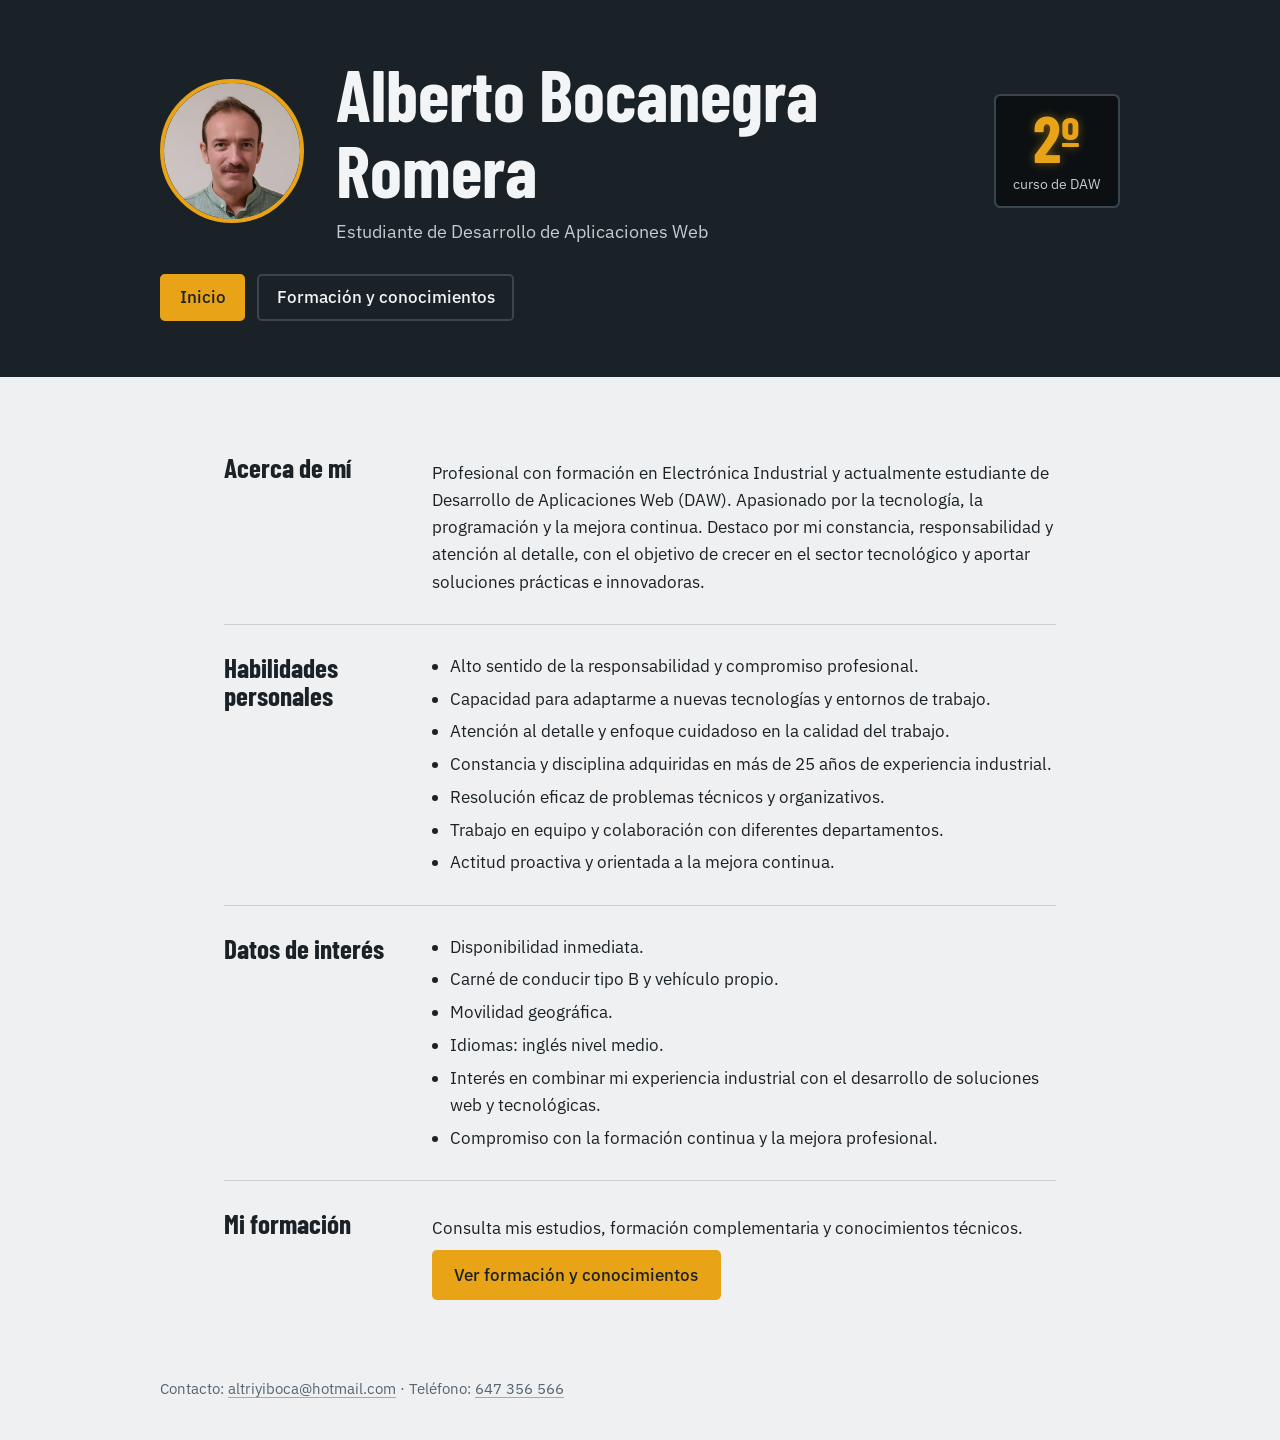
==== index.html @ 8baa3ed5 "subir curriculum version 1 .0" ====
<!DOCTYPE html>
<html lang="es">
<head>
  <meta charset="utf-8">
  <meta name="viewport" content="width=device-width, initial-scale=1">
  <title>Alberto Bocanegra Romera · Inicio</title>
  <link rel="preconnect" href="https://fonts.googleapis.com">
  <link href="https://fonts.googleapis.com/css2?family=Barlow+Condensed:wght@500;700&family=IBM+Plex+Sans:wght@400;500&display=swap" rel="stylesheet">
  <link rel="stylesheet" href="style.css">
</head>
<body>
  <header>
    <div class="contenedor">
      <div class="cabecera">
        <img class="foto" src="foto.jpg" alt="Foto de Alberto Bocanegra Romera">
        <div class="texto">
          <h1>Alberto Bocanegra Romera</h1>
          <p class="cargo">Estudiante de Desarrollo de Aplicaciones Web</p>
        </div>
        <div class="indicador" aria-label="Segundo curso de DAW">
          <b>2º</b>
          <span>curso de DAW</span>
        </div>
      </div>
      <nav>
        <a href="index.html" class="activo">Inicio</a>
        <a href="formacion.html">Formación y conocimientos</a>
      </nav>
    </div>
  </header>

  <main class="contenedor">
    <section>
      <h2>Acerca de mí</h2>
      <p>Profesional con formación en Electrónica Industrial y actualmente estudiante de Desarrollo de Aplicaciones Web (DAW). Apasionado por la tecnología, la programación y la mejora continua. Destaco por mi constancia, responsabilidad y atención al detalle, con el objetivo de crecer en el sector tecnológico y aportar soluciones prácticas e innovadoras.</p>
    </section>

    <section>
      <h2>Habilidades personales</h2>
      <ul>
        <li>Alto sentido de la responsabilidad y compromiso profesional.</li>
        <li>Capacidad para adaptarme a nuevas tecnologías y entornos de trabajo.</li>
        <li>Atención al detalle y enfoque cuidadoso en la calidad del trabajo.</li>
        <li>Constancia y disciplina adquiridas en más de 25 años de experiencia industrial.</li>
        <li>Resolución eficaz de problemas técnicos y organizativos.</li>
        <li>Trabajo en equipo y colaboración con diferentes departamentos.</li>
        <li>Actitud proactiva y orientada a la mejora continua.</li>
      </ul>
    </section>

    <section>
      <h2>Datos de interés</h2>
      <ul>
        <li>Disponibilidad inmediata.</li>
        <li>Carné de conducir tipo B y vehículo propio.</li>
        <li>Movilidad geográfica.</li>
        <li>Idiomas: inglés nivel medio.</li>
        <li>Interés en combinar mi experiencia industrial con el desarrollo de soluciones web y tecnológicas.</li>
        <li>Compromiso con la formación continua y la mejora profesional.</li>
      </ul>
    </section>

    <section>
      <h2>Mi formación</h2>
      <div>
        <p>Consulta mis estudios, formación complementaria y conocimientos técnicos.</p>
        <a class="boton" href="formacion.html">Ver formación y conocimientos</a>
      </div>
    </section>
  </main>

  <footer>
    <div class="contenedor">
      Contacto: <a href="mailto:altriyiboca@hotmail.com">altriyiboca@hotmail.com</a> · Teléfono: <a href="tel:+34647356566">647 356 566</a>
    </div>
  </footer>
</body>
</html>
---- style.css ----
:root {
  --bg: #eef0f1;
  --panel: #1b2227;
  --ink: #1b2227;
  --muted: #566570;
  --line: #c9d0d4;
  --amber: #e8a317;
  --on-panel: #f2f4f5;
}

@media (prefers-color-scheme: dark) {
  :root {
    --bg: #12171a;
    --panel: #1b2429;
    --ink: #e6e9eb;
    --muted: #9aa8b1;
    --line: #2e3a41;
  }
}

* {
  box-sizing: border-box;
}

body {
  margin: 0;
  background: var(--bg);
  color: var(--ink);
  font: 400 1.0625rem/1.6 "IBM Plex Sans", system-ui, sans-serif;
}

h1, h2, h3 {
  font-family: "Barlow Condensed", "Arial Narrow", sans-serif;
  margin: 0;
  line-height: 1.05;
}

header {
  background: var(--panel);
  color: var(--on-panel);
  padding: clamp(1.5rem, 5vw, 3.5rem) clamp(1.25rem, 5vw, 4rem);
}

.contenedor {
  max-width: 60rem;
  margin: 0 auto;
}

.cabecera {
  display: flex;
  gap: 2rem;
  align-items: center;
  justify-content: space-between;
  flex-wrap: wrap;
}

.foto {
  width: 9rem;
  height: 9rem;
  border-radius: 50%;
  object-fit: cover;
  border: 4px solid var(--amber);
}

.texto {
  flex: 1;
  min-width: 16rem;
}

h1 {
  font-size: clamp(2.4rem, 7vw, 4.5rem);
  font-weight: 700;
}

.cargo {
  margin: 0.6rem 0 0;
  font-size: 1.15rem;
  color: #c3ccd1;
}

/* Menú */
nav {
  margin-top: 1.75rem;
  display: flex;
  gap: 0.75rem;
  flex-wrap: wrap;
}

nav a {
  color: var(--on-panel);
  text-decoration: none;
  padding: 0.5rem 1.1rem;
  border: 2px solid #3a464d;
  border-radius: 0.3rem;
  font-weight: 500;
}

nav a:hover {
  border-color: var(--amber);
}

nav a.activo {
  background: var(--amber);
  border-color: var(--amber);
  color: #1b2227;
}

nav a:focus-visible,
.boton:focus-visible {
  outline: 3px solid var(--amber);
  outline-offset: 3px;
}

/* Indicador de ascensor */
.indicador {
  background: #0c1013;
  border: 2px solid #3a464d;
  border-radius: 0.4rem;
  padding: 0.6rem 1.1rem;
  text-align: center;
  min-width: 7.5rem;
}

.indicador b {
  display: block;
  font: 700 4rem/1 "Barlow Condensed", sans-serif;
  color: var(--amber);
  text-shadow: 0 0 0.6rem rgba(232, 163, 23, 0.45);
}

.indicador span {
  font-size: 0.85rem;
  color: #c3ccd1;
}

main {
  padding: clamp(1.5rem, 5vw, 3rem) clamp(1.25rem, 5vw, 4rem);
}

section {
  display: grid;
  grid-template-columns: 11rem 1fr;
  gap: 1rem 2rem;
  padding: 1.75rem 0;
  border-top: 1px solid var(--line);
}

section:first-child {
  border-top: 0;
}

h2 {
  font-size: 1.7rem;
  font-weight: 700;
}

h3 {
  font-size: 1.3rem;
  font-weight: 500;
}

.elemento + .elemento {
  margin-top: 1.25rem;
}

.meta {
  color: var(--muted);
  font-size: 0.95rem;
  margin: 0.1rem 0 0;
}

p {
  margin: 0.4rem 0 0;
  max-width: 42rem;
}

ul {
  margin: 0;
  padding-left: 1.1rem;
}

li + li {
  margin-top: 0.35rem;
}

.boton {
  display: inline-block;
  margin-top: 0.5rem;
  padding: 0.7rem 1.4rem;
  background: var(--amber);
  color: #1b2227;
  font-weight: 500;
  text-decoration: none;
  border-radius: 0.3rem;
}

a {
  color: inherit;
  text-decoration-color: var(--amber);
  text-underline-offset: 0.2em;
}

footer {
  color: var(--muted);
  font-size: 0.95rem;
  padding: 0 clamp(1.25rem, 5vw, 4rem) 2.5rem;
}

@media (max-width: 640px) {
  section {
    grid-template-columns: 1fr;
    gap: 0.5rem;
  }
}
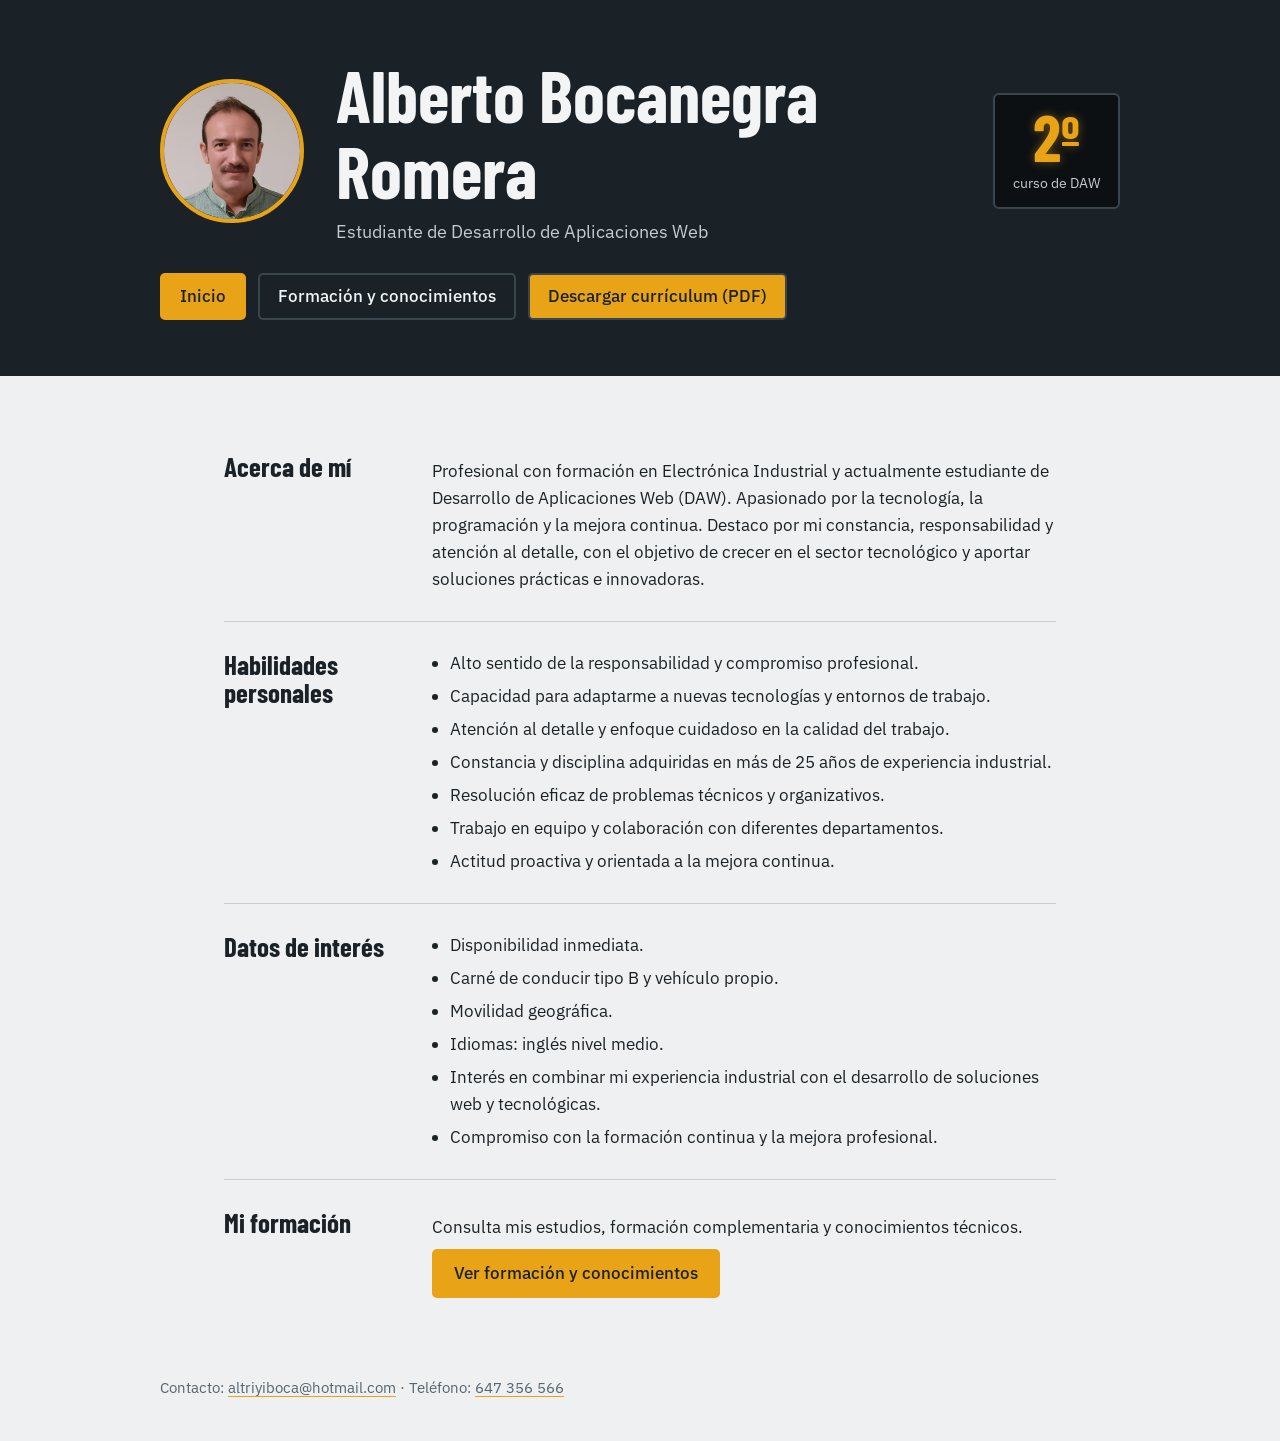
==== commit 4f0e152f: "boton descarga version 1.3" ====
--- a/index.html
+++ b/index.html
@@ -25,6 +25,7 @@
       <nav>
         <a href="index.html" class="activo">Inicio</a>
         <a href="formacion.html">Formación y conocimientos</a>
+        <a class="boton" href="CV_Alberto_Bocanegra_2DAW.pdf" download>Descargar currículum (PDF)</a>
       </nav>
     </div>
   </header>
@@ -75,4 +76,4 @@
     </div>
   </footer>
 </body>
-</html>
+</html>
--- a/style.css
+++ b/style.css
@@ -1,13 +1,15 @@
+/*variables color*/
 :root {
-  --bg: #eef0f1;
-  --panel: #1b2227;
-  --ink: #1b2227;
-  --muted: #566570;
-  --line: #c9d0d4;
-  --amber: #e8a317;
-  --on-panel: #f2f4f5;
-}
-
+  --bg: rgb(238, 240, 241);
+  --panel: rgb(27, 34, 39);
+  --ink: rgb(27, 34, 39);
+  --muted: rgb(86, 101, 112);
+  --line: rgb(201, 208, 212);
+  --amber: rgb(232, 163, 23);
+  --on-panel: rgb(242, 244, 245);
+}
+
+/*modo oscuro*/
 @media (prefers-color-scheme: dark) {
   :root {
     --bg: #12171a;
@@ -26,73 +28,78 @@
   margin: 0;
   background: var(--bg);
   color: var(--ink);
-  font: 400 1.0625rem/1.6 "IBM Plex Sans", system-ui, sans-serif;
+  font: 400 17px/27px "IBM Plex Sans", system-ui, sans-serif;
 }
 
 h1, h2, h3 {
   font-family: "Barlow Condensed", "Arial Narrow", sans-serif;
   margin: 0;
-  line-height: 1.05;
 }
 
 header {
   background: var(--panel);
   color: var(--on-panel);
-  padding: clamp(1.5rem, 5vw, 3.5rem) clamp(1.25rem, 5vw, 4rem);
+  padding: 56px 64px;
 }
 
 .contenedor {
-  max-width: 60rem;
+  max-width: 960px;
   margin: 0 auto;
 }
 
 .cabecera {
   display: flex;
-  gap: 2rem;
+  gap: 32px;
   align-items: center;
   justify-content: space-between;
   flex-wrap: wrap;
 }
 
 .foto {
-  width: 9rem;
-  height: 9rem;
-  border-radius: 50%;
+  width: 144px;
+  height: 144px;
+  border-radius: 72px;
   object-fit: cover;
   border: 4px solid var(--amber);
 }
 
 .texto {
   flex: 1;
-  min-width: 16rem;
+  min-width: 256px;
 }
 
 h1 {
-  font-size: clamp(2.4rem, 7vw, 4.5rem);
+  font-size: 72px;
+  line-height: 76px;
   font-weight: 700;
 }
 
 .cargo {
-  margin: 0.6rem 0 0;
-  font-size: 1.15rem;
-  color: #c3ccd1;
+  margin: 10px 0 0;
+  font-size: 18px;
+  color: rgb(195, 204, 209);
 }
 
 /* Menú */
 nav {
-  margin-top: 1.75rem;
+  margin-top: 28px;
   display: flex;
-  gap: 0.75rem;
+  gap: 12px;
   flex-wrap: wrap;
 }
 
 nav a {
   color: var(--on-panel);
   text-decoration: none;
-  padding: 0.5rem 1.1rem;
-  border: 2px solid #3a464d;
-  border-radius: 0.3rem;
+  padding: 8px 18px;
+  border: 2px solid rgb(58, 70, 77);
+  border-radius: 5px;
   font-weight: 500;
+}
+
+nav .boton {
+  margin-top: 0;
+  padding: 8px 18px;
 }
 
 nav a:hover {
@@ -102,7 +109,7 @@
 nav a.activo {
   background: var(--amber);
   border-color: var(--amber);
-  color: #1b2227;
+  color: rgb(27, 34, 39);
 }
 
 nav a:focus-visible,
@@ -113,35 +120,35 @@
 
 /* Indicador de ascensor */
 .indicador {
-  background: #0c1013;
-  border: 2px solid #3a464d;
-  border-radius: 0.4rem;
-  padding: 0.6rem 1.1rem;
+  background: rgb(12, 16, 19);
+  border: 2px solid rgb(58, 70, 77);
+  border-radius: 6px;
+  padding: 10px 18px;
   text-align: center;
-  min-width: 7.5rem;
+  min-width: 120px;
 }
 
 .indicador b {
   display: block;
-  font: 700 4rem/1 "Barlow Condensed", sans-serif;
+  font: 700 64px/64px "Barlow Condensed", sans-serif;
   color: var(--amber);
-  text-shadow: 0 0 0.6rem rgba(232, 163, 23, 0.45);
+  text-shadow: 0 0 10px rgba(232, 163, 23, 0.45);
 }
 
 .indicador span {
-  font-size: 0.85rem;
-  color: #c3ccd1;
+  font-size: 14px;
+  color: rgb(195, 204, 209);
 }
 
 main {
-  padding: clamp(1.5rem, 5vw, 3rem) clamp(1.25rem, 5vw, 4rem);
+  padding: 48px 64px;
 }
 
 section {
   display: grid;
-  grid-template-columns: 11rem 1fr;
-  gap: 1rem 2rem;
-  padding: 1.75rem 0;
+  grid-template-columns: 176px auto;
+  gap: 16px 32px;
+  padding: 28px 0;
   border-top: 1px solid var(--line);
 }
 
@@ -150,65 +157,93 @@
 }
 
 h2 {
-  font-size: 1.7rem;
+  font-size: 27px;
+  line-height: 28px;
   font-weight: 700;
 }
 
 h3 {
-  font-size: 1.3rem;
+  font-size: 21px;
+  line-height: 22px;
   font-weight: 500;
 }
 
 .elemento + .elemento {
-  margin-top: 1.25rem;
+  margin-top: 20px;
 }
 
 .meta {
   color: var(--muted);
-  font-size: 0.95rem;
-  margin: 0.1rem 0 0;
+  font-size: 15px;
+  margin: 2px 0 0;
 }
 
 p {
-  margin: 0.4rem 0 0;
-  max-width: 42rem;
+  margin: 6px 0 0;
+  max-width: 672px;
 }
 
 ul {
   margin: 0;
-  padding-left: 1.1rem;
+  padding-left: 18px;
 }
 
 li + li {
-  margin-top: 0.35rem;
+  margin-top: 6px;
 }
 
 .boton {
   display: inline-block;
-  margin-top: 0.5rem;
-  padding: 0.7rem 1.4rem;
+  margin-top: 8px;
+  padding: 11px 22px;
   background: var(--amber);
-  color: #1b2227;
+  color: rgb(27, 34, 39);
   font-weight: 500;
   text-decoration: none;
-  border-radius: 0.3rem;
+  border-radius: 5px;
 }
 
 a {
   color: inherit;
   text-decoration-color: var(--amber);
-  text-underline-offset: 0.2em;
+  text-underline-offset: 3px;
 }
 
 footer {
   color: var(--muted);
-  font-size: 0.95rem;
-  padding: 0 clamp(1.25rem, 5vw, 4rem) 2.5rem;
-}
-
+  font-size: 15px;
+  padding: 0 64px 40px;
+}
+
+/* Tablet */
+@media (max-width: 959px) {
+  h1 {
+    font-size: 56px;
+    line-height: 59px;
+  }
+}
+
+/* Móvil */
 @media (max-width: 640px) {
+  h1 {
+    font-size: 38px;
+    line-height: 40px;
+  }
+
+  header {
+    padding: 24px 20px;
+  }
+
+  main {
+    padding: 24px 20px;
+  }
+
+  footer {
+    padding: 0 20px 40px;
+  }
+
   section {
-    grid-template-columns: 1fr;
-    gap: 0.5rem;
-  }
-}
+    grid-template-columns: auto;
+    gap: 8px;
+  }
+}
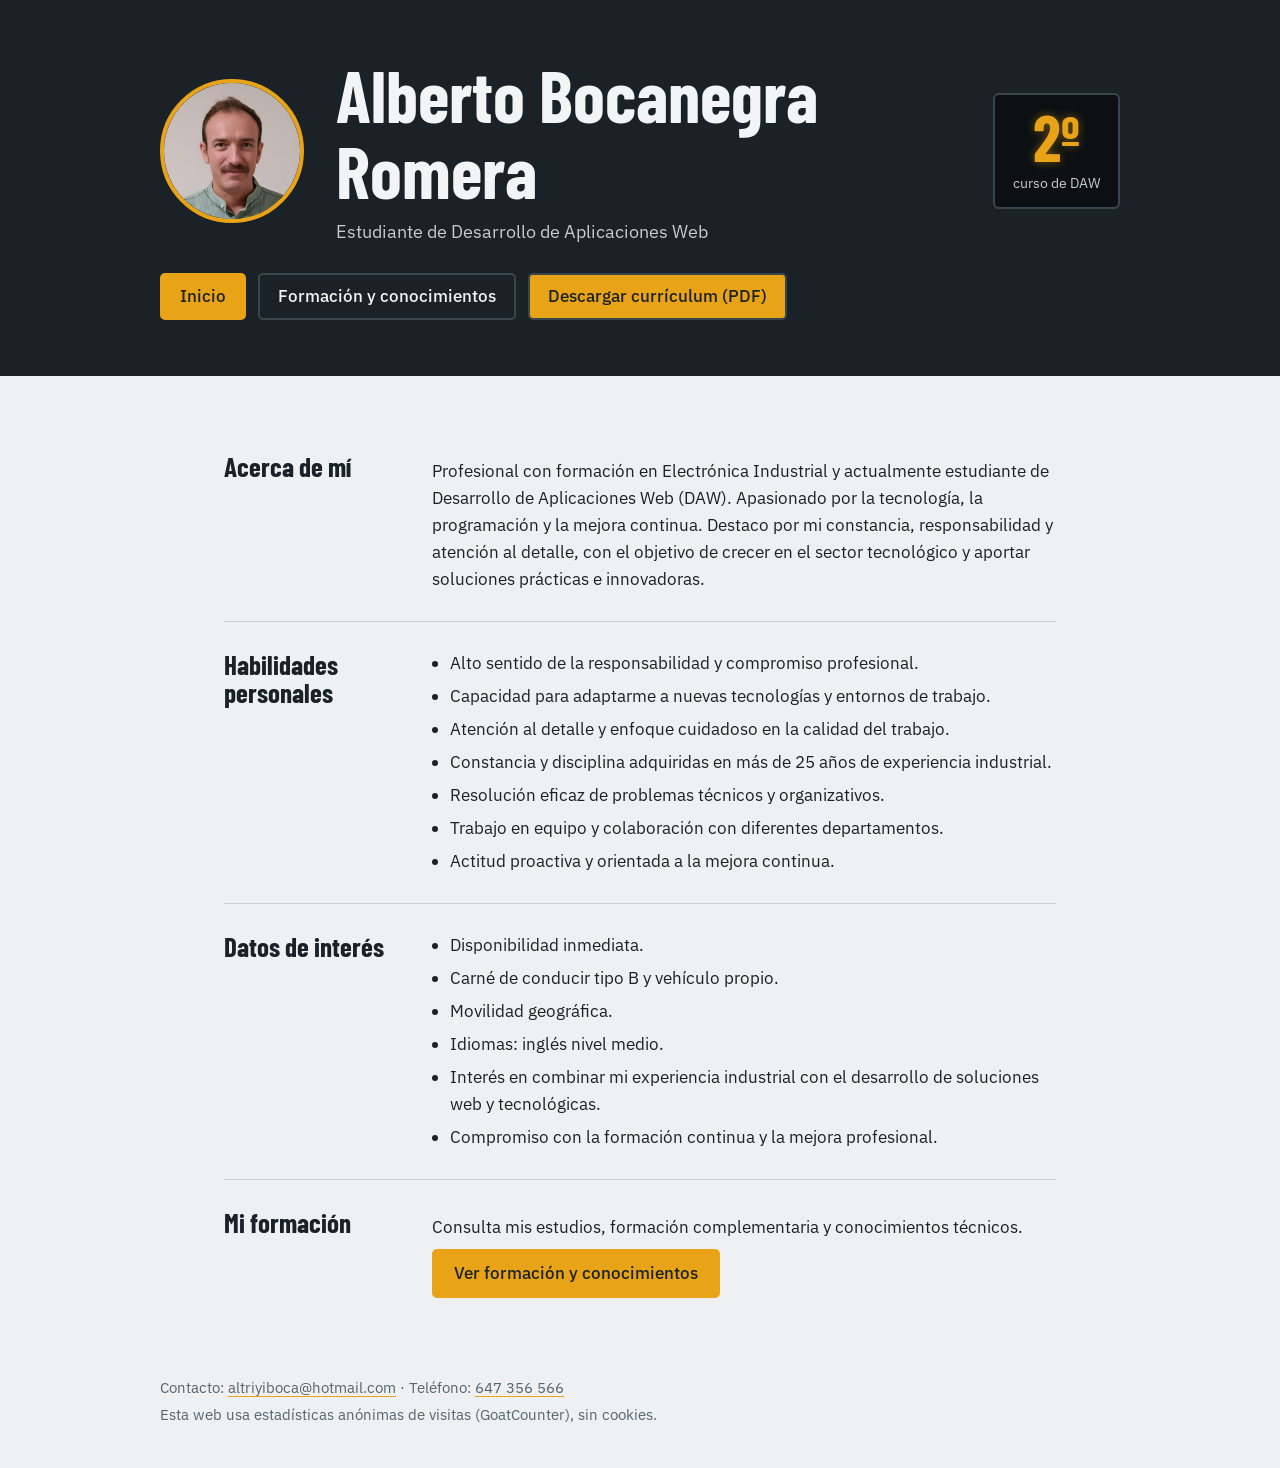
==== commit 8750c370: "Enhance CV download link with tracking and footer info Added GoatCounter tracking for CV download an" ====
--- a/index.html
+++ b/index.html
@@ -25,7 +25,9 @@
       <nav>
         <a href="index.html" class="activo">Inicio</a>
         <a href="formacion.html">Formación y conocimientos</a>
-        <a class="boton" href="CV_Alberto_Bocanegra_2DAW.pdf" download>Descargar currículum (PDF)</a>
+        <a class="boton" href="CV_Alberto_Bocanegra_2DAW.pdf" download
+                data-goatcounter-click="descarga-cv"
+                data-goatcounter-title="Descarga del CV">Descargar currículum (PDF)</a>
       </nav>
     </div>
   </header>
@@ -71,9 +73,12 @@
   </main>
 
   <footer>
-    <div class="contenedor">
-      Contacto: <a href="mailto:altriyiboca@hotmail.com">altriyiboca@hotmail.com</a> · Teléfono: <a href="tel:+34647356566">647 356 566</a>
+   <div class="contenedor">
+      Contacto: <a href="mailto:altriyiboca@hotmail.com">altriyiboca@hotmail.com</a> · Teléfono: <a href="tel:+34647356566">647 356 566</a><br>
+      Esta web usa estadísticas anónimas de visitas (GoatCounter), sin cookies.
     </div>
   </footer>
+  <script data-goatcounter="https://abocanegra.goatcounter.com/count"
+          async src="//gc.zgo.at/count.js"></script>
 </body>
-</html>+</html>
